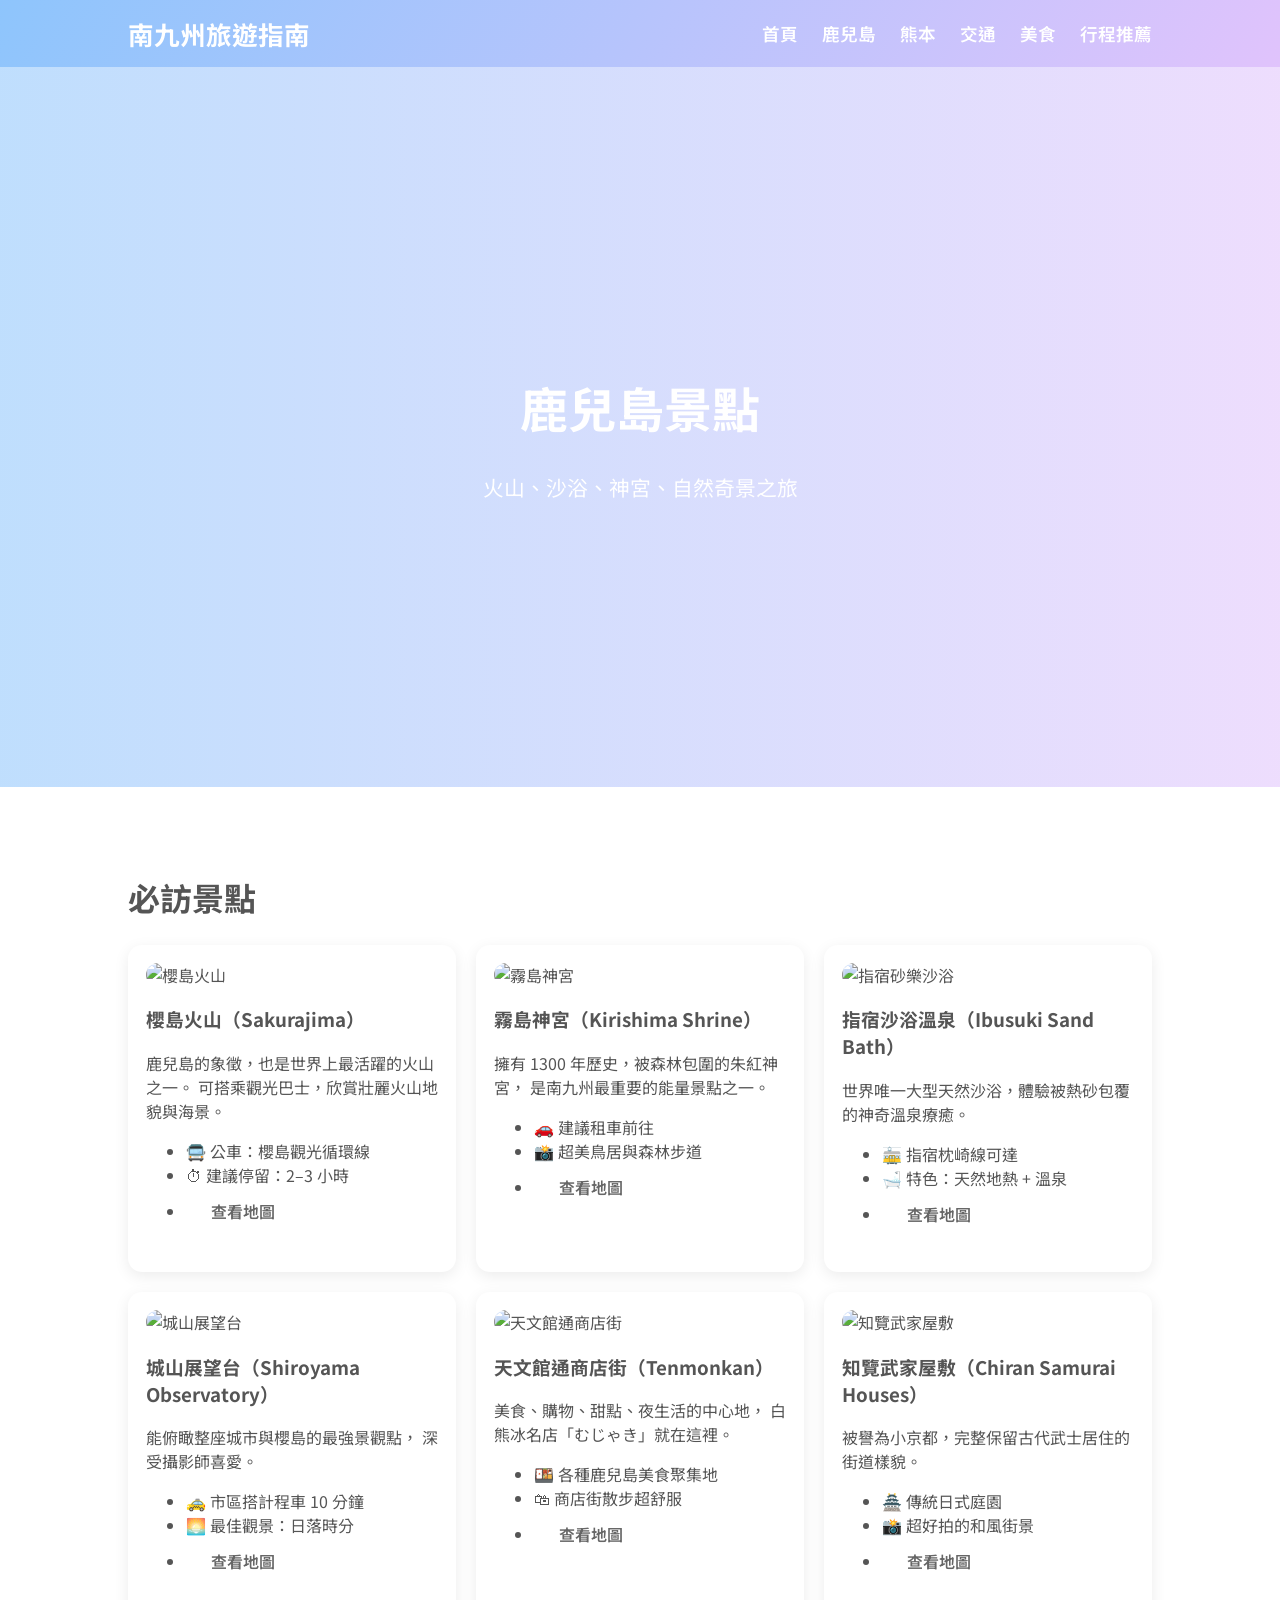
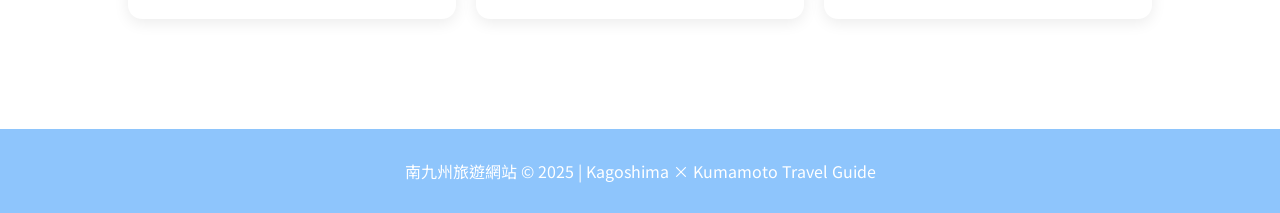
==== kagoshima.html @ da2a844a "Add files via upload" ====
<!DOCTYPE html>
<html lang="zh-Hant">
<head>
    <meta charset="UTF-8">
    <meta name="viewport" content="width=device-width, initial-scale=1.0">
    <title>鹿兒島景點｜南九州旅遊指南</title>
    <link rel="stylesheet" href="style.css">
</head>
<body>

<!-- 導覽列 -->
<header>
    <div class="logo">南九州旅遊指南</div>
    <nav>
        <a href="index.html">首頁</a>
        <a href="kagoshima.html">鹿兒島</a>
        <a href="kumamoto.html">熊本</a>
        <a href="transport.html">交通</a>
        <a href="food.html">美食</a>
        <a href="itinerary.html">行程推薦</a>
    </nav>
</header>

<!-- Hero -->
<section class="hero" style="
background-image: linear-gradient(to right, #8EC5FC90, #E0C3FC90),
url('images/kagoshima-banner.jpg');
">
    <h1>鹿兒島景點</h1>
    <p>火山、沙浴、神宮、自然奇景之旅</p>
</section>

<!-- 主要內容 -->
<section>
    <h2>必訪景點</h2>

    <div class="grid grid-3">

        <!-- 櫻島火山 -->
        <div class="card">
            <img src="images/sakurajima.jpg" alt="櫻島火山">
            <h3>櫻島火山（Sakurajima）</h3>
            <p>
                鹿兒島的象徵，也是世界上最活躍的火山之一。
                可搭乘觀光巴士，欣賞壯麗火山地貌與海景。
            </p>
            <ul>
                <li>🚍 公車：櫻島觀光循環線</li>
                <li>⏱ 建議停留：2–3 小時</li>
                <li><a class="btn" href="https://goo.gl/maps/FfXX" target="_blank">查看地圖</a></li>
            </ul>
        </div>

        <!-- 霧島神宮 -->
        <div class="card">
            <img src="images/kirishima-shrine.jpg" alt="霧島神宮">
            <h3>霧島神宮（Kirishima Shrine）</h3>
            <p>
                擁有 1300 年歷史，被森林包圍的朱紅神宮，
                是南九州最重要的能量景點之一。
            </p>
            <ul>
                <li>🚗 建議租車前往</li>
                <li>📸 超美鳥居與森林步道</li>
                <li><a class="btn" href="https://goo.gl/maps/MNYY" target="_blank">查看地圖</a></li>
            </ul>
        </div>

        <!-- 指宿砂樂沙浴 -->
        <div class="card">
            <img src="images/ibusuki-sandbath.jpg" alt="指宿砂樂沙浴">
            <h3>指宿沙浴溫泉（Ibusuki Sand Bath）</h3>
            <p>
                世界唯一大型天然沙浴，體驗被熱砂包覆的神奇溫泉療癒。
            </p>
            <ul>
                <li>🚋 指宿枕崎線可達</li>
                <li>🛁 特色：天然地熱 + 溫泉</li>
                <li><a class="btn" href="https://goo.gl/maps/GGTT" target="_blank">查看地圖</a></li>
            </ul>
        </div>

        <!-- 城山展望台 -->
        <div class="card">
            <img src="images/shiroyama.jpg" alt="城山展望台">
            <h3>城山展望台（Shiroyama Observatory）</h3>
            <p>
                能俯瞰整座城市與櫻島的最強景觀點，
                深受攝影師喜愛。
            </p>
            <ul>
                <li>🚕 市區搭計程車 10 分鐘</li>
                <li>🌅 最佳觀景：日落時分</li>
                <li><a class="btn" href="https://goo.gl/maps/HHH3" target="_blank">查看地圖</a></li>
            </ul>
        </div>

        <!-- 天文館通商店街 -->
        <div class="card">
            <img src="images/tenmonkan.jpg" alt="天文館通商店街">
            <h3>天文館通商店街（Tenmonkan）</h3>
            <p>
                美食、購物、甜點、夜生活的中心地，
                白熊冰名店「むじゃき」就在這裡。
            </p>
            <ul>
                <li>🍱 各種鹿兒島美食聚集地</li>
                <li>🛍 商店街散步超舒服</li>
                <li><a class="btn" href="https://goo.gl/maps/RRR1" target="_blank">查看地圖</a></li>
            </ul>
        </div>

        <!-- 知覽武家屋敷 -->
        <div class="card">
            <img src="images/chiran.jpg" alt="知覽武家屋敷">
            <h3>知覽武家屋敷（Chiran Samurai Houses）</h3>
            <p>
                被譽為小京都，完整保留古代武士居住的街道樣貌。
            </p>
            <ul>
                <li>🏯 傳統日式庭園</li>
                <li>📸 超好拍的和風街景</li>
                <li><a class="btn" href="https://goo.gl/maps/XX22" target="_blank">查看地圖</a></li>
            </ul>
        </div>

    </div>
</section>

<footer>
    南九州旅遊網站 © 2025 | Kagoshima × Kumamoto Travel Guide
</footer>

<script src="script.js"></script>
</body>
</html>
---- style.css ----
/* Google Font */
@import url('https://fonts.googleapis.com/css2?family=Noto+Sans+TC:wght@300;400;700&display=swap');

/* 全域設定 */
body {
    margin: 0;
    font-family: 'Noto Sans TC', sans-serif;
    background: #ffffff;
    color: #555;
}

h1, h2, h3 {
    font-weight: 700;
}

a {
    text-decoration: none;
    color: inherit;
}

img {
    max-width: 100%;
    border-radius: 12px;
}

/* Header 導覽列 */
header {
    background: #8EC5FC;
    background: linear-gradient(120deg, #8EC5FC, #E0C3FC);
    padding: 15px 10%;
    display: flex;
    justify-content: space-between;
    align-items: center;
    position: sticky;
    top: 0;
    z-index: 99;
}

header .logo {
    font-size: 1.6rem;
    font-weight: bold;
    color: #fff;
}

nav a {
    margin-left: 20px;
    font-size: 1.1rem;
    color: #fff;
    font-weight: 600;
}

nav a:hover {
    opacity: 0.8;
}

/* Hero 區塊 */
.hero {
    height: 80vh;
    color: white;
    text-align: center;
    background: linear-gradient(to right, #8EC5FC90, #E0C3FC90),
                url('images/banner.jpg') center/cover no-repeat;
    display: flex;
    flex-direction: column;
    justify-content: center;
    padding: 0 10%;
}

.hero h1 {
    font-size: 3rem;
    margin-bottom: 10px;
}

.hero p {
    font-size: 1.3rem;
    margin-bottom: 20px;
}

.btn {
    display: inline-block;
    padding: 12px 25px;
    background: #fff;
    color: #666;
    border-radius: 10px;
    font-weight: 600;
    transition: 0.3s;
}

.btn:hover {
    background: #ffe6f2;
}

/* Section Layout */
section {
    padding: 60px 10%;
}

h2 {
    font-size: 2rem;
    margin-bottom: 25px;
}

/* 卡片 Grid Layout */
.grid {
    display: grid;
    gap: 20px;
}

.grid-3 {
    grid-template-columns: repeat(auto-fit, minmax(250px, 1fr));
}

.card {
    background: #fff;
    padding: 18px;
    border-radius: 14px;
    box-shadow: 0 4px 15px rgba(0,0,0,0.08);
    transition: 0.2s;
}

.card:hover {
    transform: translateY(-6px);
}

/* Footer */
footer {
    text-align: center;
    padding: 30px;
    background: #8EC5FC;
    color: white;
    margin-top: 50px;
}

/* RWD */
@media(max-width: 768px) {
    .hero h1 { font-size: 2.2rem; }
    header nav { display: none; }
}
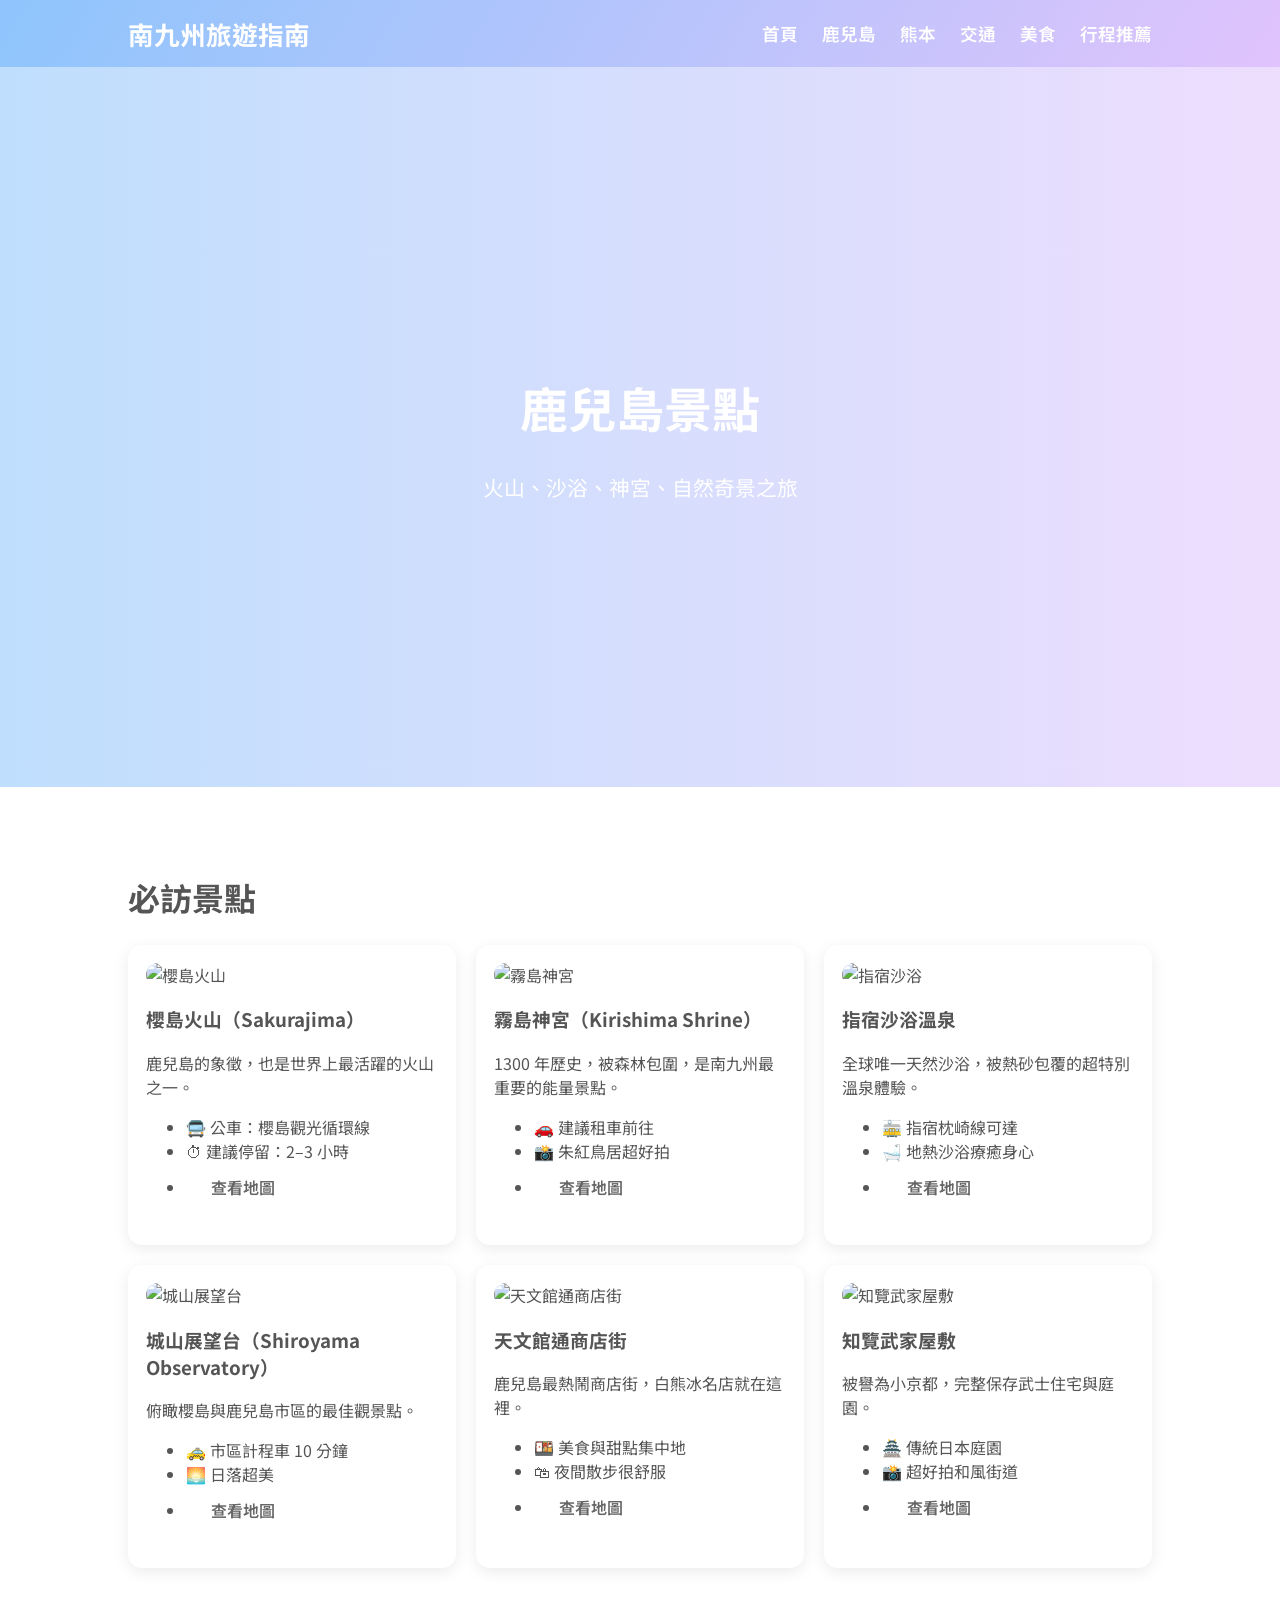
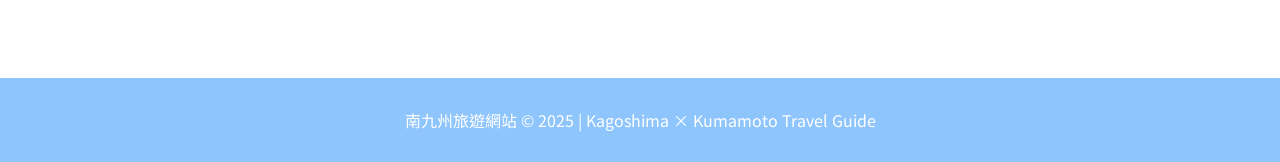
==== commit 02991caa: "Add files via upload" ====
--- a/kagoshima.html
+++ b/kagoshima.html
@@ -8,7 +8,6 @@
 </head>
 <body>
 
-<!-- 導覽列 -->
 <header>
     <div class="logo">南九州旅遊指南</div>
     <nav>
@@ -21,7 +20,6 @@
     </nav>
 </header>
 
-<!-- Hero -->
 <section class="hero" style="
 background-image: linear-gradient(to right, #8EC5FC90, #E0C3FC90),
 url('images/kagoshima-banner.jpg');
@@ -30,7 +28,6 @@
     <p>火山、沙浴、神宮、自然奇景之旅</p>
 </section>
 
-<!-- 主要內容 -->
 <section>
     <h2>必訪景點</h2>
 
@@ -40,14 +37,11 @@
         <div class="card">
             <img src="images/sakurajima.jpg" alt="櫻島火山">
             <h3>櫻島火山（Sakurajima）</h3>
-            <p>
-                鹿兒島的象徵，也是世界上最活躍的火山之一。
-                可搭乘觀光巴士，欣賞壯麗火山地貌與海景。
-            </p>
+            <p>鹿兒島的象徵，也是世界上最活躍的火山之一。</p>
             <ul>
                 <li>🚍 公車：櫻島觀光循環線</li>
                 <li>⏱ 建議停留：2–3 小時</li>
-                <li><a class="btn" href="https://goo.gl/maps/FfXX" target="_blank">查看地圖</a></li>
+                <li><a class="btn" href="https://maps.app.goo.gl/GX4kM5cDf4aNUC6C7" target="_blank">查看地圖</a></li>
             </ul>
         </div>
 
@@ -55,28 +49,23 @@
         <div class="card">
             <img src="images/kirishima-shrine.jpg" alt="霧島神宮">
             <h3>霧島神宮（Kirishima Shrine）</h3>
-            <p>
-                擁有 1300 年歷史，被森林包圍的朱紅神宮，
-                是南九州最重要的能量景點之一。
-            </p>
+            <p>1300 年歷史，被森林包圍，是南九州最重要的能量景點。</p>
             <ul>
                 <li>🚗 建議租車前往</li>
-                <li>📸 超美鳥居與森林步道</li>
-                <li><a class="btn" href="https://goo.gl/maps/MNYY" target="_blank">查看地圖</a></li>
+                <li>📸 朱紅鳥居超好拍</li>
+                <li><a class="btn" href="https://maps.app.goo.gl/9E2utQ1FBZJcqx7m6" target="_blank">查看地圖</a></li>
             </ul>
         </div>
 
-        <!-- 指宿砂樂沙浴 -->
+        <!-- 指宿沙浴 -->
         <div class="card">
-            <img src="images/ibusuki-sandbath.jpg" alt="指宿砂樂沙浴">
-            <h3>指宿沙浴溫泉（Ibusuki Sand Bath）</h3>
-            <p>
-                世界唯一大型天然沙浴，體驗被熱砂包覆的神奇溫泉療癒。
-            </p>
+            <img src="images/ibusuki-sandbath.jpg" alt="指宿沙浴">
+            <h3>指宿沙浴溫泉</h3>
+            <p>全球唯一天然沙浴，被熱砂包覆的超特別溫泉體驗。</p>
             <ul>
                 <li>🚋 指宿枕崎線可達</li>
-                <li>🛁 特色：天然地熱 + 溫泉</li>
-                <li><a class="btn" href="https://goo.gl/maps/GGTT" target="_blank">查看地圖</a></li>
+                <li>🛁 地熱沙浴療癒身心</li>
+                <li><a class="btn" href="https://maps.app.goo.gl/1HqdqURcCsVSv4Sg8" target="_blank">查看地圖</a></li>
             </ul>
         </div>
 
@@ -84,43 +73,35 @@
         <div class="card">
             <img src="images/shiroyama.jpg" alt="城山展望台">
             <h3>城山展望台（Shiroyama Observatory）</h3>
-            <p>
-                能俯瞰整座城市與櫻島的最強景觀點，
-                深受攝影師喜愛。
-            </p>
+            <p>俯瞰櫻島與鹿兒島市區的最佳觀景點。</p>
             <ul>
-                <li>🚕 市區搭計程車 10 分鐘</li>
-                <li>🌅 最佳觀景：日落時分</li>
-                <li><a class="btn" href="https://goo.gl/maps/HHH3" target="_blank">查看地圖</a></li>
+                <li>🚕 市區計程車 10 分鐘</li>
+                <li>🌅 日落超美</li>
+                <li><a class="btn" href="https://maps.app.goo.gl/i2AYaJxVQvqRbhWH9" target="_blank">查看地圖</a></li>
             </ul>
         </div>
 
-        <!-- 天文館通商店街 -->
+        <!-- 天文館通 -->
         <div class="card">
             <img src="images/tenmonkan.jpg" alt="天文館通商店街">
-            <h3>天文館通商店街（Tenmonkan）</h3>
-            <p>
-                美食、購物、甜點、夜生活的中心地，
-                白熊冰名店「むじゃき」就在這裡。
-            </p>
+            <h3>天文館通商店街</h3>
+            <p>鹿兒島最熱鬧商店街，白熊冰名店就在這裡。</p>
             <ul>
-                <li>🍱 各種鹿兒島美食聚集地</li>
-                <li>🛍 商店街散步超舒服</li>
-                <li><a class="btn" href="https://goo.gl/maps/RRR1" target="_blank">查看地圖</a></li>
+                <li>🍱 美食與甜點集中地</li>
+                <li>🛍 夜間散步很舒服</li>
+                <li><a class="btn" href="https://maps.app.goo.gl/hpPE9dB5d9fUe8xB6" target="_blank">查看地圖</a></li>
             </ul>
         </div>
 
         <!-- 知覽武家屋敷 -->
         <div class="card">
             <img src="images/chiran.jpg" alt="知覽武家屋敷">
-            <h3>知覽武家屋敷（Chiran Samurai Houses）</h3>
-            <p>
-                被譽為小京都，完整保留古代武士居住的街道樣貌。
-            </p>
+            <h3>知覽武家屋敷</h3>
+            <p>被譽為小京都，完整保存武士住宅與庭園。</p>
             <ul>
-                <li>🏯 傳統日式庭園</li>
-                <li>📸 超好拍的和風街景</li>
-                <li><a class="btn" href="https://goo.gl/maps/XX22" target="_blank">查看地圖</a></li>
+                <li>🏯 傳統日本庭園</li>
+                <li>📸 超好拍和風街道</li>
+                <li><a class="btn" href="https://maps.app.goo.gl/5tC88v8GAQHhF7bM9" target="_blank">查看地圖</a></li>
             </ul>
         </div>
 
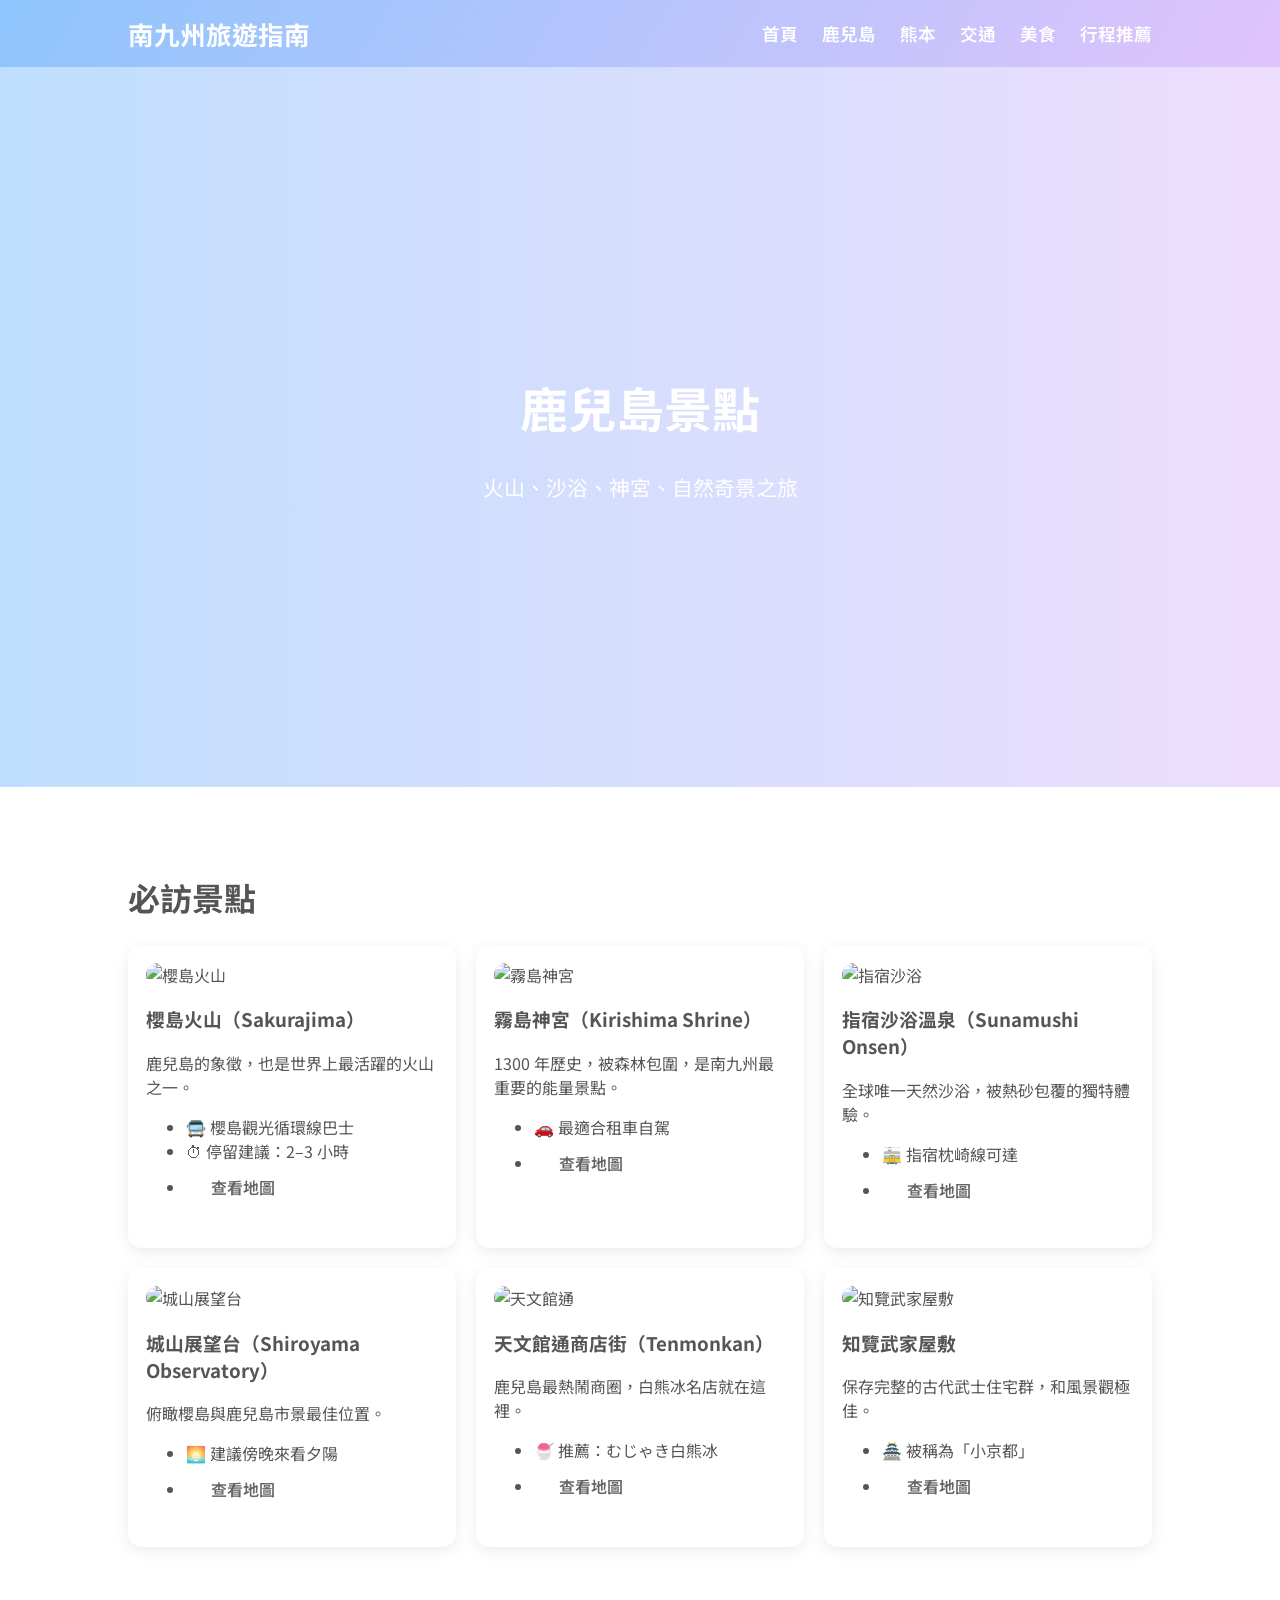
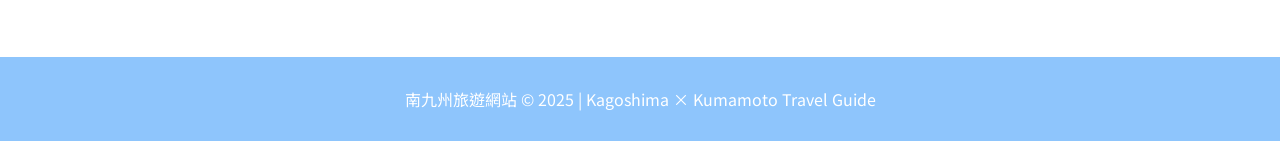
==== commit 255d1f66: "Add files via upload" ====
--- a/kagoshima.html
+++ b/kagoshima.html
@@ -39,9 +39,14 @@
             <h3>櫻島火山（Sakurajima）</h3>
             <p>鹿兒島的象徵，也是世界上最活躍的火山之一。</p>
             <ul>
-                <li>🚍 公車：櫻島觀光循環線</li>
-                <li>⏱ 建議停留：2–3 小時</li>
-                <li><a class="btn" href="https://maps.app.goo.gl/GX4kM5cDf4aNUC6C7" target="_blank">查看地圖</a></li>
+                <li>🚍 櫻島觀光循環線巴士</li>
+                <li>⏱ 停留建議：2–3 小時</li>
+                <li>
+                    <a class="btn" target="_blank"
+                    href="https://www.google.com/maps/place/Sakurajima/@31.5934883,130.6447633,11z">
+                        查看地圖
+                    </a>
+                </li>
             </ul>
         </div>
 
@@ -51,21 +56,29 @@
             <h3>霧島神宮（Kirishima Shrine）</h3>
             <p>1300 年歷史，被森林包圍，是南九州最重要的能量景點。</p>
             <ul>
-                <li>🚗 建議租車前往</li>
-                <li>📸 朱紅鳥居超好拍</li>
-                <li><a class="btn" href="https://maps.app.goo.gl/9E2utQ1FBZJcqx7m6" target="_blank">查看地圖</a></li>
+                <li>🚗 最適合租車自駕</li>
+                <li>
+                    <a class="btn" target="_blank"
+                    href="https://www.google.com/maps/place/Kirishima+Shrine/@31.880582,130.884651,14z">
+                        查看地圖
+                    </a>
+                </li>
             </ul>
         </div>
 
         <!-- 指宿沙浴 -->
         <div class="card">
             <img src="images/ibusuki-sandbath.jpg" alt="指宿沙浴">
-            <h3>指宿沙浴溫泉</h3>
-            <p>全球唯一天然沙浴，被熱砂包覆的超特別溫泉體驗。</p>
+            <h3>指宿沙浴溫泉（Sunamushi Onsen）</h3>
+            <p>全球唯一天然沙浴，被熱砂包覆的獨特體驗。</p>
             <ul>
                 <li>🚋 指宿枕崎線可達</li>
-                <li>🛁 地熱沙浴療癒身心</li>
-                <li><a class="btn" href="https://maps.app.goo.gl/1HqdqURcCsVSv4Sg8" target="_blank">查看地圖</a></li>
+                <li>
+                    <a class="btn" target="_blank"
+                    href="https://www.google.com/maps/place/Sand+Bath+Hall+Saraku/@31.230253,130.643806,15z">
+                        查看地圖
+                    </a>
+                </li>
             </ul>
         </div>
 
@@ -73,23 +86,31 @@
         <div class="card">
             <img src="images/shiroyama.jpg" alt="城山展望台">
             <h3>城山展望台（Shiroyama Observatory）</h3>
-            <p>俯瞰櫻島與鹿兒島市區的最佳觀景點。</p>
+            <p>俯瞰櫻島與鹿兒島市景最佳位置。</p>
             <ul>
-                <li>🚕 市區計程車 10 分鐘</li>
-                <li>🌅 日落超美</li>
-                <li><a class="btn" href="https://maps.app.goo.gl/i2AYaJxVQvqRbhWH9" target="_blank">查看地圖</a></li>
+                <li>🌅 建議傍晚來看夕陽</li>
+                <li>
+                    <a class="btn" target="_blank"
+                    href="https://www.google.com/maps/place/Shiroyama+Observatory/@31.598695,130.553784,17z">
+                        查看地圖
+                    </a>
+                </li>
             </ul>
         </div>
 
         <!-- 天文館通 -->
         <div class="card">
-            <img src="images/tenmonkan.jpg" alt="天文館通商店街">
-            <h3>天文館通商店街</h3>
-            <p>鹿兒島最熱鬧商店街，白熊冰名店就在這裡。</p>
+            <img src="images/tenmonkan.jpg" alt="天文館通">
+            <h3>天文館通商店街（Tenmonkan）</h3>
+            <p>鹿兒島最熱鬧商圈，白熊冰名店就在這裡。</p>
             <ul>
-                <li>🍱 美食與甜點集中地</li>
-                <li>🛍 夜間散步很舒服</li>
-                <li><a class="btn" href="https://maps.app.goo.gl/hpPE9dB5d9fUe8xB6" target="_blank">查看地圖</a></li>
+                <li>🍧 推薦：むじゃき白熊冰</li>
+                <li>
+                    <a class="btn" target="_blank"
+                    href="https://www.google.com/maps/place/Tenmonkan/@31.592972,130.55828,16z">
+                        查看地圖
+                    </a>
+                </li>
             </ul>
         </div>
 
@@ -97,11 +118,15 @@
         <div class="card">
             <img src="images/chiran.jpg" alt="知覽武家屋敷">
             <h3>知覽武家屋敷</h3>
-            <p>被譽為小京都，完整保存武士住宅與庭園。</p>
+            <p>保存完整的古代武士住宅群，和風景觀極佳。</p>
             <ul>
-                <li>🏯 傳統日本庭園</li>
-                <li>📸 超好拍和風街道</li>
-                <li><a class="btn" href="https://maps.app.goo.gl/5tC88v8GAQHhF7bM9" target="_blank">查看地圖</a></li>
+                <li>🏯 被稱為「小京都」</li>
+                <li>
+                    <a class="btn" target="_blank"
+                    href="https://www.google.com/maps/place/Chiran+Samurai+Residences/@31.38197,130.44521,16z">
+                        查看地圖
+                    </a>
+                </li>
             </ul>
         </div>
 
